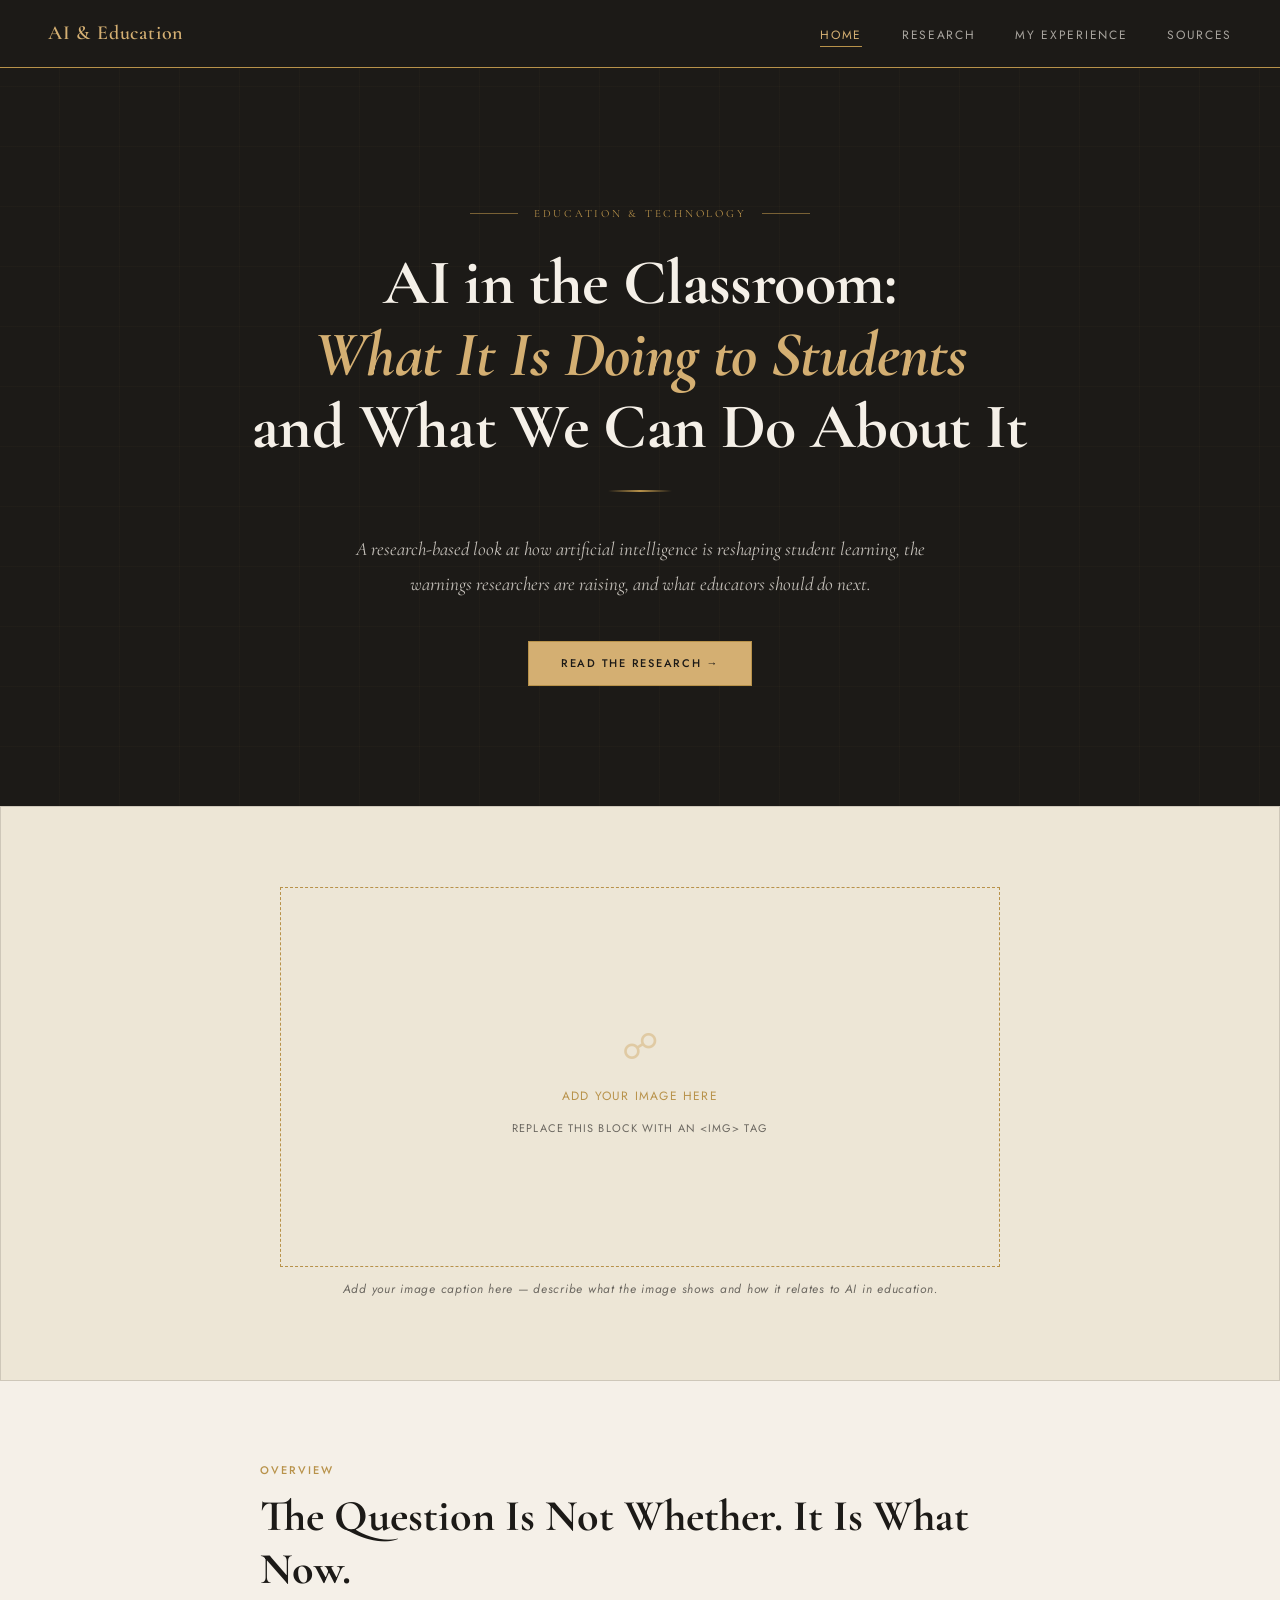
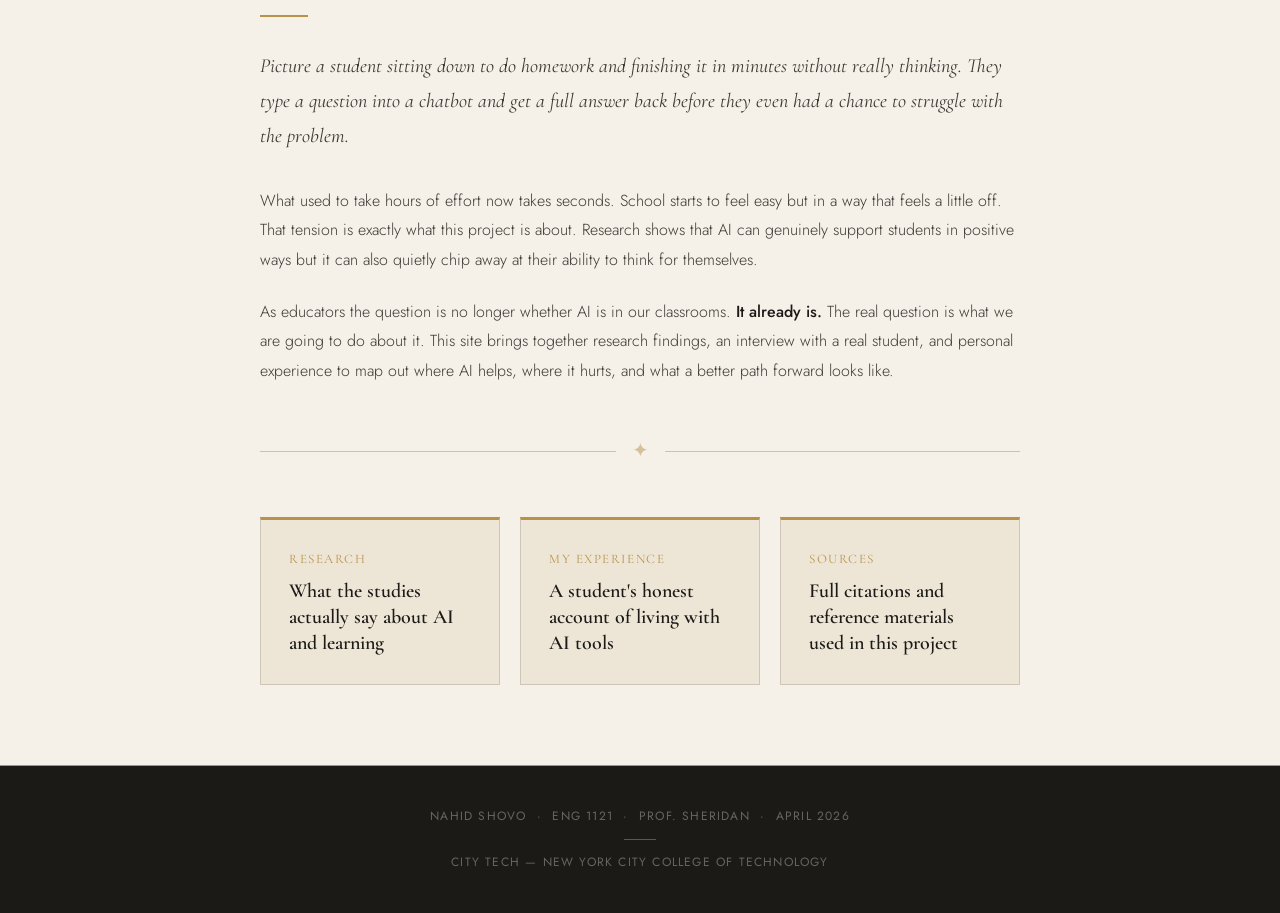
==== index.html @ d8b07739 "website" ====
<!DOCTYPE html>
<html lang="en">
<head>
  <meta charset="UTF-8" />
  <meta name="viewport" content="width=device-width, initial-scale=1.0" />
  <title>AI & Education — Home</title>
  <link rel="stylesheet" href="style.css" />
</head>
<body>

  <nav>
    <a href="index.html" class="nav-brand">AI &amp; Education</a>
    <ul class="nav-links">
      <li><a href="index.html" class="active">Home</a></li>
      <li><a href="research.html">Research</a></li>
      <li><a href="personal.html">My Experience</a></li>
      <li><a href="sources.html">Sources</a></li>
    </ul>
  </nav>

  <main>

    <!-- HERO -->
    <section class="hero">
      <div class="hero-bg"></div>

      <div class="hero-ornament fade-up">Education &amp; Technology</div>

      <h1 class="hero-title fade-up">
        AI in the Classroom:<br>
        <em>What It Is Doing to Students</em><br>
        and What We Can Do About It
      </h1>

      <div class="hero-divider fade-up"></div>

      <p class="hero-intro fade-up">
        A research-based look at how artificial intelligence is reshaping student learning,
        the warnings researchers are raising, and what educators should do next.
      </p>

      <a href="research.html" class="btn-nav fade-up">Read the Research →</a>
    </section>

    <!-- IMAGE SECTION -->
    <section class="section image-block">
      <div class="section-inner" style="text-align:center;">

        <!-- 
          ╔══════════════════════════════════════════════════╗
          ║  REPLACE THIS WITH YOUR IMAGE                    ║
          ║  Change <div class="image-placeholder">          ║
          ║  to: <img src="your-image.jpg" class="image-tag" ║
          ║       alt="description of your image" />         ║
          ╚══════════════════════════════════════════════════╝
        -->
        <div class="image-placeholder">
          <div class="ph-icon">&#9741;</div>
          <span>Add Your Image Here</span>
          <span style="font-size:11px; color:var(--ink-muted); margin-top:4px;">Replace this block with an &lt;img&gt; tag</span>
        </div>

        <p class="image-caption">Add your image caption here — describe what the image shows and how it relates to AI in education.</p>
      </div>
    </section>

    <!-- INTRO BODY -->
    <section class="section">
      <div class="section-inner">

        <p class="eyebrow">Overview</p>
        <h2 class="page-title">The Question Is Not Whether. It Is What Now.</h2>
        <div class="title-rule"></div>

        <p class="lead-text">
          Picture a student sitting down to do homework and finishing it in minutes
          without really thinking. They type a question into a chatbot and get a full
          answer back before they even had a chance to struggle with the problem.
        </p>

        <p class="body-text">
          What used to take hours of effort now takes seconds. School starts to feel easy
          but in a way that feels a little off. That tension is exactly what this project
          is about. Research shows that AI can genuinely support students in positive ways
          but it can also quietly chip away at their ability to think for themselves.
        </p>

        <p class="body-text">
          As educators the question is no longer whether AI is in our classrooms.
          <strong>It already is.</strong> The real question is what we are going to do about it.
          This site brings together research findings, an interview with a real student,
          and personal experience to map out where AI helps, where it hurts, and what
          a better path forward looks like.
        </p>

        <div class="ornament-rule"><span>✦</span></div>

        <!-- QUICK LINKS -->
        <div style="display:grid; grid-template-columns: repeat(auto-fit, minmax(220px, 1fr)); gap:1.25rem; margin-top:2rem;">

          <a href="research.html" style="text-decoration:none; background:var(--parchment); border:1px solid var(--rule); border-top:3px solid var(--gold); padding:1.75rem; display:block; transition:transform 0.2s;" onmouseover="this.style.transform='translateY(-3px)'" onmouseout="this.style.transform='none'">
            <div style="font-family:'Cormorant Garamond',serif; font-size:13px; letter-spacing:0.12em; text-transform:uppercase; color:var(--gold); margin-bottom:0.5rem;">Research</div>
            <div style="font-family:'Cormorant Garamond',serif; font-size:20px; font-weight:600; color:var(--ink); line-height:1.3;">What the studies actually say about AI and learning</div>
          </a>

          <a href="personal.html" style="text-decoration:none; background:var(--parchment); border:1px solid var(--rule); border-top:3px solid var(--gold); padding:1.75rem; display:block; transition:transform 0.2s;" onmouseover="this.style.transform='translateY(-3px)'" onmouseout="this.style.transform='none'">
            <div style="font-family:'Cormorant Garamond',serif; font-size:13px; letter-spacing:0.12em; text-transform:uppercase; color:var(--gold); margin-bottom:0.5rem;">My Experience</div>
            <div style="font-family:'Cormorant Garamond',serif; font-size:20px; font-weight:600; color:var(--ink); line-height:1.3;">A student's honest account of living with AI tools</div>
          </a>

          <a href="sources.html" style="text-decoration:none; background:var(--parchment); border:1px solid var(--rule); border-top:3px solid var(--gold); padding:1.75rem; display:block; transition:transform 0.2s;" onmouseover="this.style.transform='translateY(-3px)'" onmouseout="this.style.transform='none'">
            <div style="font-family:'Cormorant Garamond',serif; font-size:13px; letter-spacing:0.12em; text-transform:uppercase; color:var(--gold); margin-bottom:0.5rem;">Sources</div>
            <div style="font-family:'Cormorant Garamond',serif; font-size:20px; font-weight:600; color:var(--ink); line-height:1.3;">Full citations and reference materials used in this project</div>
          </a>

        </div>
      </div>
    </section>

  </main>

  <footer>
    <p>Nahid Shovo &nbsp;·&nbsp; ENG 1121 &nbsp;·&nbsp; Prof. Sheridan &nbsp;·&nbsp; April 2026</p>
    <div class="footer-rule"></div>
    <p>City Tech — New York City College of Technology</p>
  </footer>

</body>
</html>
---- style.css ----
@import url('https://fonts.googleapis.com/css2?family=Cormorant+Garamond:ital,wght@0,400;0,600;0,700;1,400;1,600&family=Jost:wght@300;400;500&display=swap');

*, *::before, *::after { box-sizing: border-box; margin: 0; padding: 0; }

:root {
  --cream: #F5F0E8;
  --parchment: #EDE6D6;
  --ink: #1C1A17;
  --ink-soft: #3D3A35;
  --ink-muted: #6B6760;
  --gold: #B8924A;
  --gold-light: #D4AF72;
  --gold-pale: #F0E6CC;
  --rule: rgba(28,26,23,0.15);
  --nav-h: 68px;
}

html { scroll-behavior: smooth; }

body {
  font-family: 'Jost', sans-serif;
  background: var(--cream);
  color: var(--ink);
  font-size: 16px;
  line-height: 1.75;
  min-height: 100vh;
}

/* ── NAV ── */
nav {
  position: fixed;
  top: 0; left: 0; right: 0;
  height: var(--nav-h);
  background: var(--ink);
  display: flex;
  align-items: center;
  justify-content: space-between;
  padding: 0 3rem;
  z-index: 100;
  border-bottom: 1px solid var(--gold);
}

.nav-brand {
  font-family: 'Cormorant Garamond', serif;
  font-size: 20px;
  font-weight: 600;
  color: var(--gold-light);
  letter-spacing: 0.04em;
  text-decoration: none;
}

.nav-links {
  display: flex;
  gap: 2.5rem;
  list-style: none;
}

.nav-links a {
  font-family: 'Jost', sans-serif;
  font-size: 12px;
  font-weight: 400;
  letter-spacing: 0.14em;
  text-transform: uppercase;
  color: rgba(245,240,232,0.65);
  text-decoration: none;
  transition: color 0.2s;
  padding-bottom: 2px;
  border-bottom: 1px solid transparent;
  transition: color 0.2s, border-color 0.2s;
}

.nav-links a:hover,
.nav-links a.active {
  color: var(--gold-light);
  border-bottom-color: var(--gold);
}

/* ── PAGE WRAPPER ── */
main {
  margin-top: var(--nav-h);
}

/* ── HERO (homepage) ── */
.hero {
  position: relative;
  min-height: 82vh;
  display: flex;
  flex-direction: column;
  align-items: center;
  justify-content: center;
  text-align: center;
  padding: 5rem 2rem 4rem;
  overflow: hidden;
}

.hero-bg {
  position: absolute;
  inset: 0;
  background: var(--ink);
}

.hero-bg::after {
  content: '';
  position: absolute;
  inset: 0;
  background: 
    repeating-linear-gradient(0deg, transparent, transparent 59px, rgba(184,146,74,0.06) 60px),
    repeating-linear-gradient(90deg, transparent, transparent 59px, rgba(184,146,74,0.06) 60px);
}

.hero-ornament {
  position: relative;
  font-family: 'Cormorant Garamond', serif;
  font-size: 11px;
  letter-spacing: 0.25em;
  text-transform: uppercase;
  color: var(--gold);
  margin-bottom: 1.5rem;
  display: flex;
  align-items: center;
  gap: 1rem;
}

.hero-ornament::before,
.hero-ornament::after {
  content: '';
  width: 48px;
  height: 1px;
  background: var(--gold);
  opacity: 0.6;
}

.hero-title {
  position: relative;
  font-family: 'Cormorant Garamond', serif;
  font-size: clamp(36px, 6vw, 64px);
  font-weight: 700;
  color: var(--cream);
  line-height: 1.12;
  max-width: 780px;
  margin-bottom: 1.75rem;
  letter-spacing: -0.01em;
}

.hero-title em {
  font-style: italic;
  color: var(--gold-light);
}

.hero-subtitle {
  position: relative;
  font-family: 'Jost', sans-serif;
  font-size: 15px;
  font-weight: 300;
  color: rgba(245,240,232,0.6);
  max-width: 520px;
  letter-spacing: 0.02em;
  margin-bottom: 3rem;
}

.hero-divider {
  position: relative;
  width: 64px;
  height: 2px;
  background: linear-gradient(90deg, transparent, var(--gold), transparent);
  margin: 0 auto 2.5rem;
}

.hero-intro {
  position: relative;
  max-width: 600px;
  font-family: 'Cormorant Garamond', serif;
  font-size: 19px;
  font-style: italic;
  color: rgba(245,240,232,0.78);
  line-height: 1.8;
  margin-bottom: 2.5rem;
}

.btn-nav {
  position: relative;
  display: inline-block;
  font-family: 'Jost', sans-serif;
  font-size: 11px;
  font-weight: 500;
  letter-spacing: 0.16em;
  text-transform: uppercase;
  color: var(--ink);
  background: var(--gold-light);
  text-decoration: none;
  padding: 0.75rem 2rem;
  border: 1px solid var(--gold);
  transition: background 0.2s, color 0.2s;
}

.btn-nav:hover {
  background: var(--gold);
  color: var(--ink);
}

/* ── IMAGE PLACEHOLDER ── */
.image-block {
  background: var(--parchment);
  border: 1px solid var(--rule);
  padding: 2.5rem;
  text-align: center;
}

.image-tag {
  width: 100%;
  max-width: 720px;
  height: 380px;
  object-fit: cover;
  display: block;
  margin: 0 auto;
  border: 1px solid var(--rule);
  background: var(--parchment);
}

.image-placeholder {
  width: 100%;
  max-width: 720px;
  height: 380px;
  background: var(--parchment);
  border: 1.5px dashed var(--gold);
  display: flex;
  flex-direction: column;
  align-items: center;
  justify-content: center;
  margin: 0 auto;
  gap: 0.5rem;
}

.image-placeholder span {
  font-family: 'Jost', sans-serif;
  font-size: 12px;
  letter-spacing: 0.1em;
  text-transform: uppercase;
  color: var(--gold);
}

.image-placeholder .ph-icon {
  font-size: 36px;
  color: var(--gold-light);
  opacity: 0.5;
}

.image-caption {
  margin-top: 0.75rem;
  font-family: 'Jost', sans-serif;
  font-size: 12px;
  color: var(--ink-muted);
  letter-spacing: 0.06em;
  font-style: italic;
}

/* ── CONTENT SECTIONS ── */
.section {
  padding: 5rem 2rem;
}

.section-inner {
  max-width: 760px;
  margin: 0 auto;
}

.section-inner.wide {
  max-width: 960px;
}

.section-bg-parchment {
  background: var(--parchment);
}

.section-bg-ink {
  background: var(--ink);
  color: var(--cream);
}

/* ── TYPOGRAPHY ── */
.eyebrow {
  font-family: 'Jost', sans-serif;
  font-size: 11px;
  font-weight: 500;
  letter-spacing: 0.18em;
  text-transform: uppercase;
  color: var(--gold);
  margin-bottom: 0.6rem;
}

h1, h2, h3 {
  font-family: 'Cormorant Garamond', serif;
}

.page-title {
  font-size: clamp(28px, 4vw, 44px);
  font-weight: 700;
  color: var(--ink);
  line-height: 1.2;
  margin-bottom: 0.5rem;
}

.section-bg-ink .page-title { color: var(--cream); }

.title-rule {
  width: 48px;
  height: 2px;
  background: var(--gold);
  margin: 1.2rem 0 2rem;
}

.lead-text {
  font-family: 'Cormorant Garamond', serif;
  font-size: 20px;
  font-style: italic;
  color: var(--ink-soft);
  line-height: 1.75;
  margin-bottom: 2rem;
}

.body-text {
  font-family: 'Jost', sans-serif;
  font-size: 16px;
  font-weight: 300;
  color: var(--ink-soft);
  line-height: 1.85;
  margin-bottom: 1.4rem;
}

.body-text strong { font-weight: 500; color: var(--ink); }

/* ── PULL QUOTE ── */
.pull-quote {
  border-left: 3px solid var(--gold);
  padding: 1rem 0 1rem 1.75rem;
  margin: 2.5rem 0;
}

.pull-quote p {
  font-family: 'Cormorant Garamond', serif;
  font-size: 22px;
  font-style: italic;
  color: var(--ink);
  line-height: 1.6;
  margin-bottom: 0.6rem;
}

.pull-quote cite {
  font-family: 'Jost', sans-serif;
  font-size: 11px;
  letter-spacing: 0.1em;
  text-transform: uppercase;
  color: var(--gold);
}

/* ── RESEARCH CARDS ── */
.research-grid {
  display: grid;
  grid-template-columns: repeat(auto-fit, minmax(280px, 1fr));
  gap: 1.5rem;
  margin: 2.5rem 0;
}

.research-card {
  background: var(--cream);
  border: 1px solid var(--rule);
  padding: 2rem;
  border-top: 3px solid var(--gold);
  transition: transform 0.2s;
}

.research-card:hover { transform: translateY(-3px); }

.research-card .rc-number {
  font-family: 'Cormorant Garamond', serif;
  font-size: 48px;
  font-weight: 600;
  color: var(--gold-pale);
  line-height: 1;
  margin-bottom: 0.5rem;
}

.research-card h3 {
  font-size: 19px;
  font-weight: 600;
  color: var(--ink);
  margin-bottom: 0.75rem;
  line-height: 1.3;
}

.research-card p {
  font-family: 'Jost', sans-serif;
  font-size: 14px;
  font-weight: 300;
  color: var(--ink-muted);
  line-height: 1.7;
}

/* ── PERSONAL EXPERIENCE ── */
.experience-block {
  background: var(--ink);
  color: var(--cream);
  padding: 3rem;
  border-left: 4px solid var(--gold);
  margin: 2.5rem 0;
}

.experience-block p {
  font-family: 'Cormorant Garamond', serif;
  font-size: 20px;
  font-style: italic;
  line-height: 1.8;
  color: rgba(245,240,232,0.88);
}

.experience-block .author-tag {
  margin-top: 1.25rem;
  font-family: 'Jost', sans-serif;
  font-size: 12px;
  letter-spacing: 0.12em;
  text-transform: uppercase;
  color: var(--gold);
}

/* ── SOURCES PAGE ── */
.source-list {
  list-style: none;
  border-top: 1px solid var(--rule);
  margin-top: 2rem;
}

.source-list li {
  padding: 1.75rem 0;
  border-bottom: 1px solid var(--rule);
  display: grid;
  grid-template-columns: 40px 1fr;
  gap: 1.25rem;
  align-items: start;
}

.source-num {
  font-family: 'Cormorant Garamond', serif;
  font-size: 28px;
  font-weight: 600;
  color: var(--gold-light);
  line-height: 1;
  padding-top: 4px;
}

.source-content h3 {
  font-size: 17px;
  font-weight: 600;
  color: var(--ink);
  margin-bottom: 0.25rem;
}

.source-content .source-author {
  font-family: 'Jost', sans-serif;
  font-size: 13px;
  color: var(--gold);
  font-weight: 500;
  letter-spacing: 0.04em;
  margin-bottom: 0.5rem;
}

.source-content .source-desc {
  font-family: 'Jost', sans-serif;
  font-size: 13px;
  font-weight: 300;
  color: var(--ink-muted);
  line-height: 1.7;
}

.source-tag {
  display: inline-block;
  font-family: 'Jost', sans-serif;
  font-size: 10px;
  font-weight: 500;
  letter-spacing: 0.1em;
  text-transform: uppercase;
  color: var(--ink);
  background: var(--gold-pale);
  border: 1px solid var(--gold);
  padding: 2px 8px;
  margin-top: 0.6rem;
}

/* ── FOOTER ── */
footer {
  background: var(--ink);
  border-top: 1px solid var(--gold);
  padding: 2.5rem 3rem;
  text-align: center;
}

footer p {
  font-family: 'Jost', sans-serif;
  font-size: 12px;
  letter-spacing: 0.1em;
  color: rgba(245,240,232,0.35);
  text-transform: uppercase;
}

footer .footer-rule {
  width: 32px;
  height: 1px;
  background: var(--gold);
  margin: 0.75rem auto;
  opacity: 0.5;
}

/* ── FADE-IN ANIMATION ── */
.fade-up {
  opacity: 0;
  transform: translateY(22px);
  animation: fadeUp 0.7s ease forwards;
}

.fade-up:nth-child(1) { animation-delay: 0.1s; }
.fade-up:nth-child(2) { animation-delay: 0.22s; }
.fade-up:nth-child(3) { animation-delay: 0.34s; }
.fade-up:nth-child(4) { animation-delay: 0.46s; }
.fade-up:nth-child(5) { animation-delay: 0.58s; }

@keyframes fadeUp {
  to { opacity: 1; transform: translateY(0); }
}

/* ── HORIZONTAL RULE ORNAMENT ── */
.ornament-rule {
  display: flex;
  align-items: center;
  gap: 1rem;
  margin: 3rem 0;
  color: var(--gold);
  opacity: 0.5;
}

.ornament-rule::before,
.ornament-rule::after {
  content: '';
  flex: 1;
  height: 1px;
  background: var(--gold);
}

.ornament-rule span {
  font-family: 'Cormorant Garamond', serif;
  font-size: 20px;
}

/* ── PAGE HEADER BAND ── */
.page-header {
  background: var(--ink);
  padding: 4.5rem 2rem 3.5rem;
  text-align: center;
  border-bottom: 1px solid var(--gold);
}

.page-header .eyebrow { margin-bottom: 0.5rem; }

.page-header .page-title { color: var(--cream); }

.page-header p {
  font-family: 'Cormorant Garamond', serif;
  font-size: 18px;
  font-style: italic;
  color: rgba(245,240,232,0.55);
  max-width: 540px;
  margin: 1rem auto 0;
}

/* ── TAB NAVIGATION (research page) ── */
.section-nav {
  display: flex;
  gap: 0;
  border-bottom: 1px solid var(--rule);
  margin-bottom: 3rem;
}

.section-nav a {
  font-family: 'Jost', sans-serif;
  font-size: 12px;
  font-weight: 400;
  letter-spacing: 0.1em;
  text-transform: uppercase;
  color: var(--ink-muted);
  text-decoration: none;
  padding: 0.75rem 1.5rem;
  border-bottom: 2px solid transparent;
  margin-bottom: -1px;
  transition: color 0.2s, border-color 0.2s;
}

.section-nav a:hover {
  color: var(--ink);
  border-bottom-color: var(--gold);
}

/* ── RESPONSIVE ── */
@media (max-width: 640px) {
  nav { padding: 0 1.25rem; }
  .nav-links { gap: 1.25rem; }
  .nav-links a { font-size: 10px; letter-spacing: 0.1em; }
  .section { padding: 3.5rem 1.25rem; }
  .page-header { padding: 3.5rem 1.25rem 2.5rem; }
  .experience-block { padding: 2rem 1.5rem; }
  footer { padding: 2rem 1.25rem; }
}
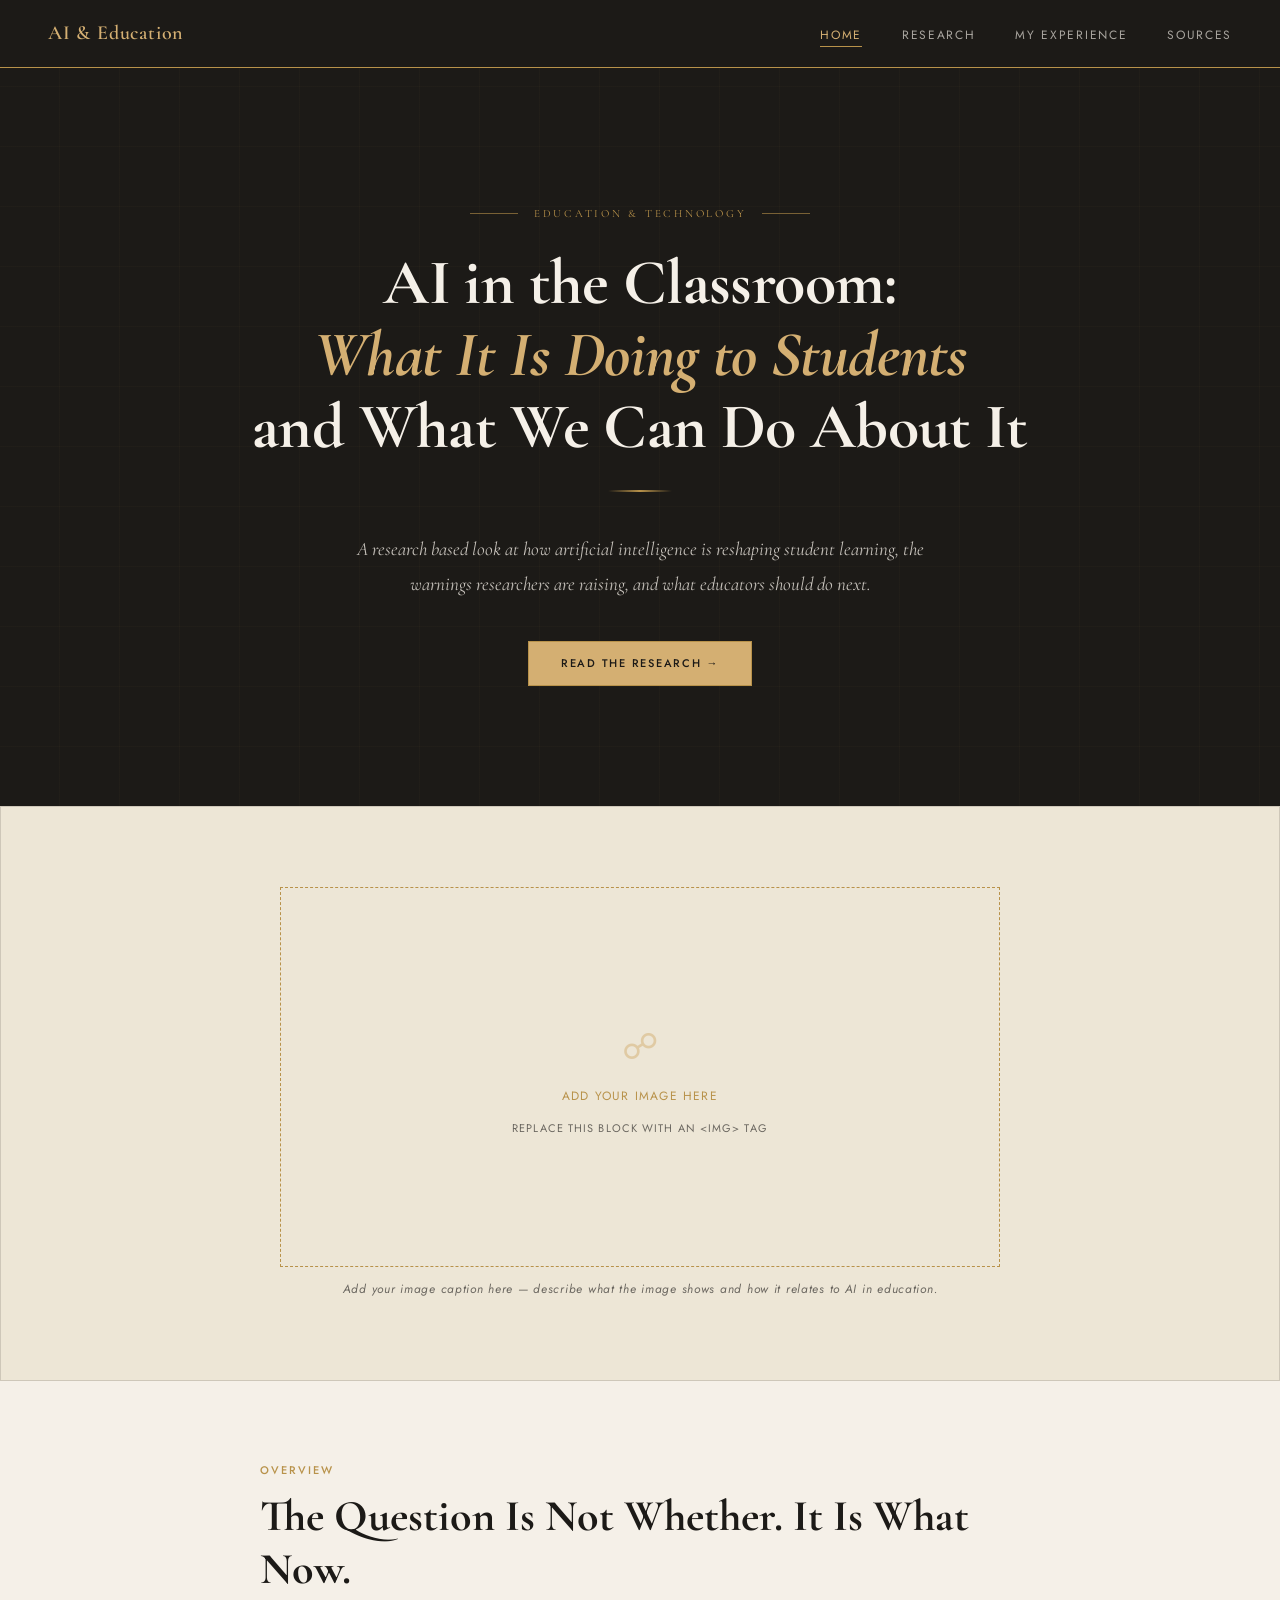
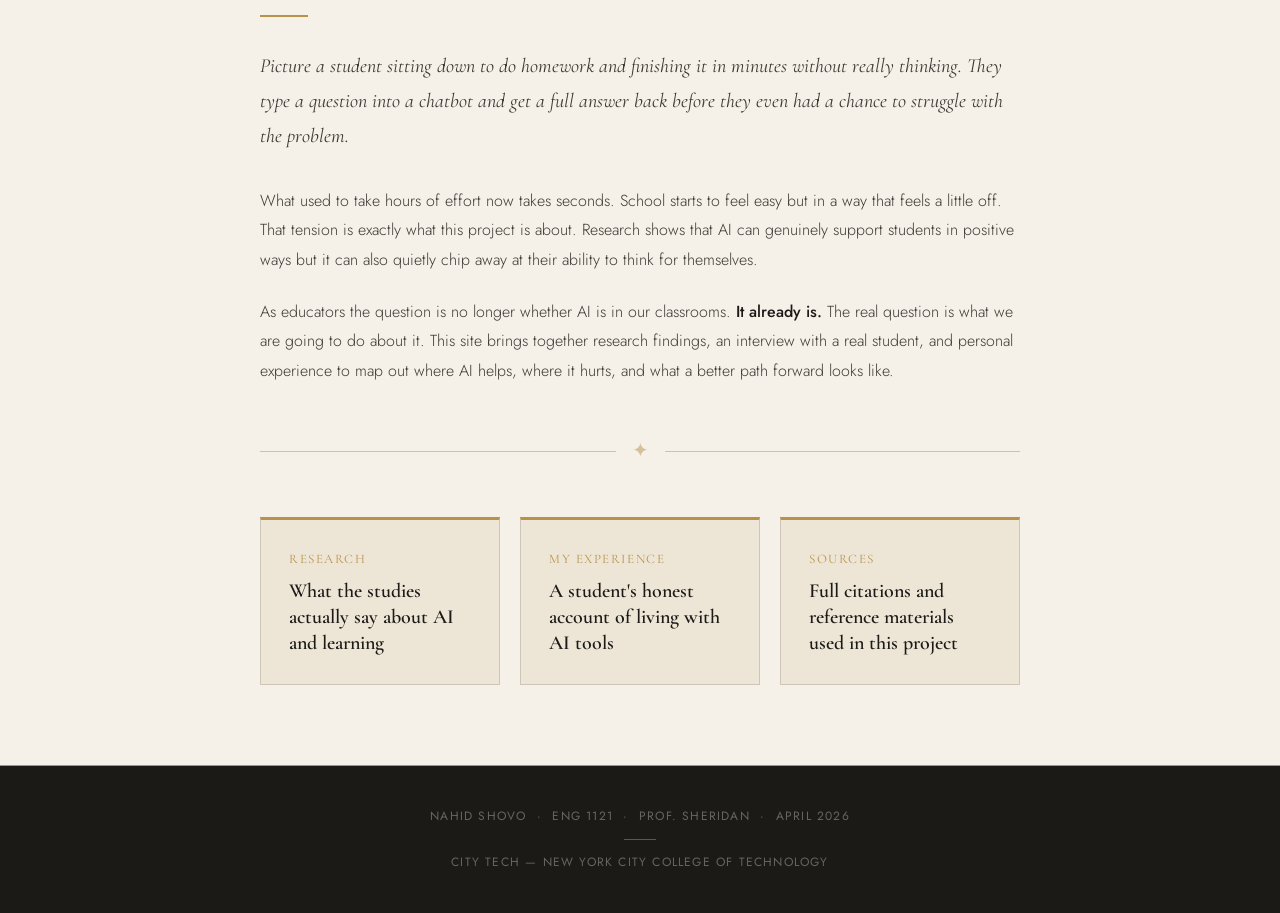
==== commit a0e611b0: "Update index.html" ====
--- a/index.html
+++ b/index.html
@@ -35,7 +35,7 @@
       <div class="hero-divider fade-up"></div>
 
       <p class="hero-intro fade-up">
-        A research-based look at how artificial intelligence is reshaping student learning,
+        A research based look at how artificial intelligence is reshaping student learning,
         the warnings researchers are raising, and what educators should do next.
       </p>
 
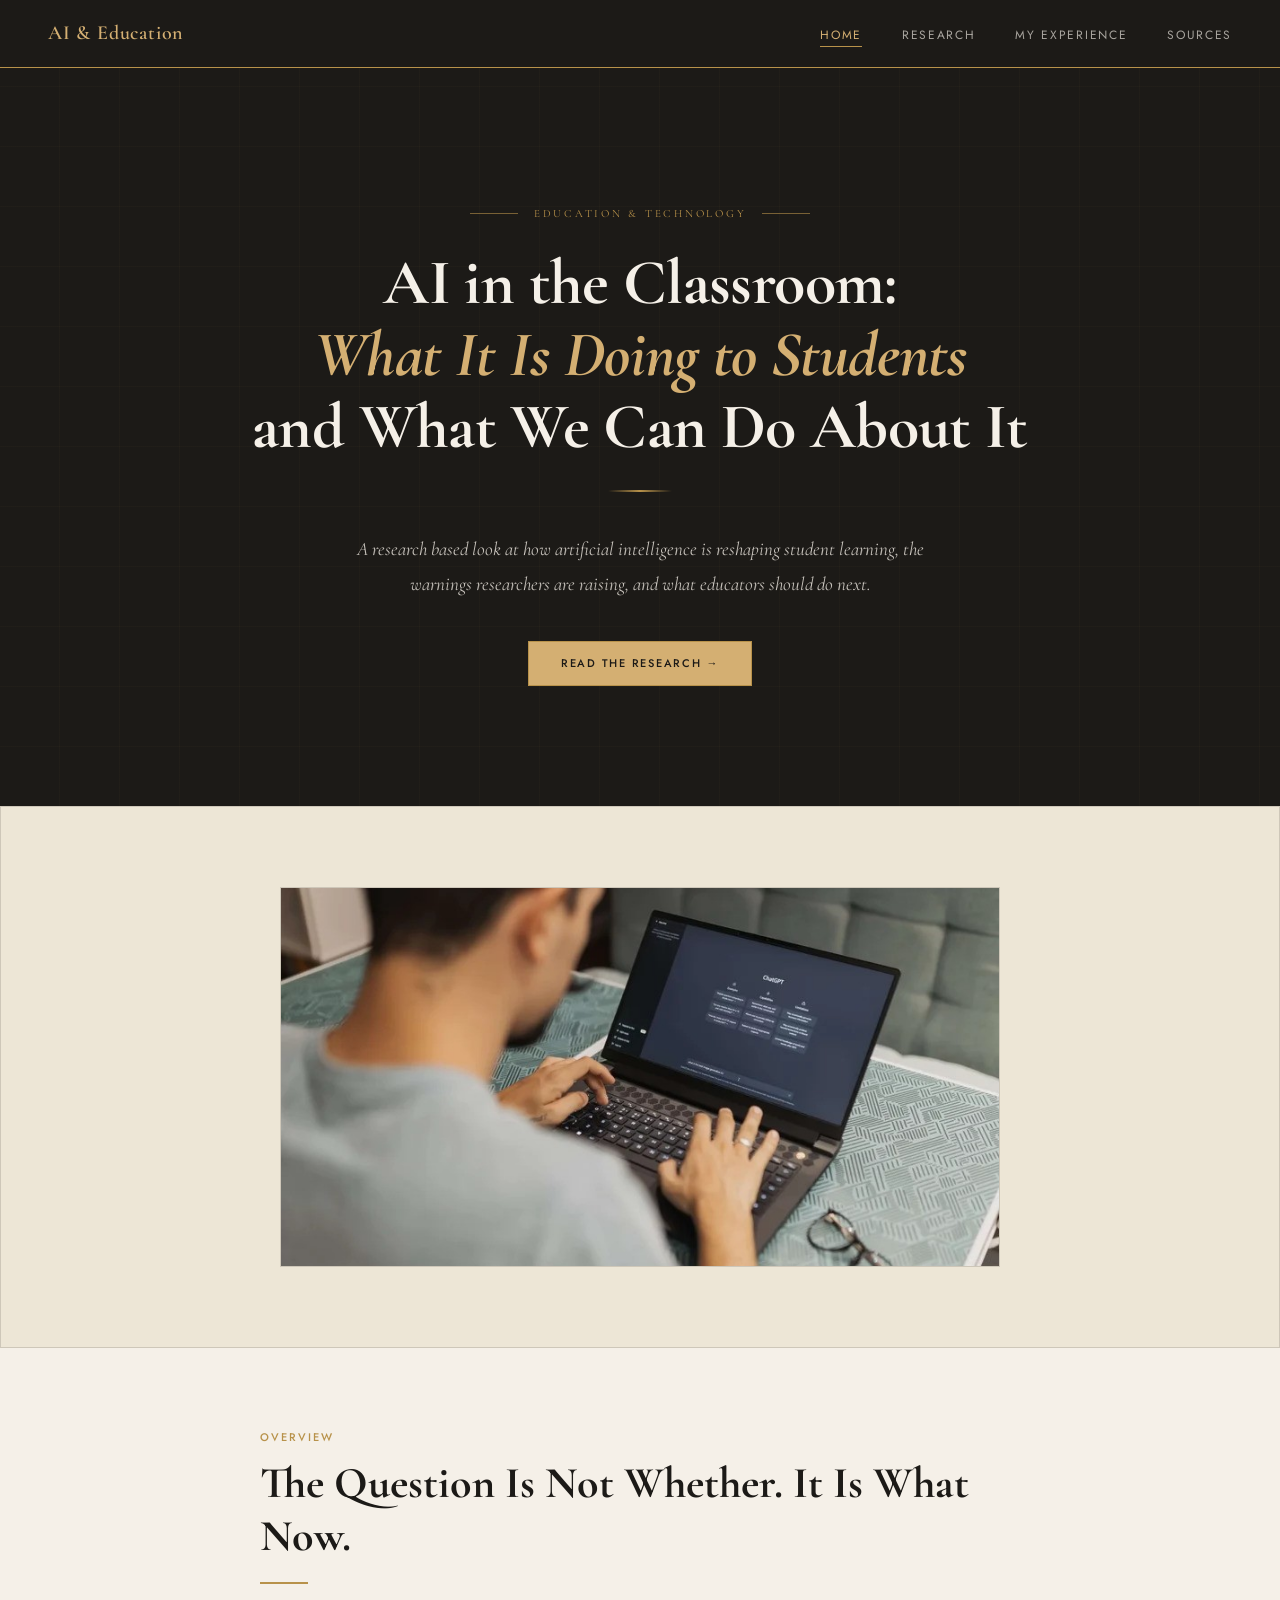
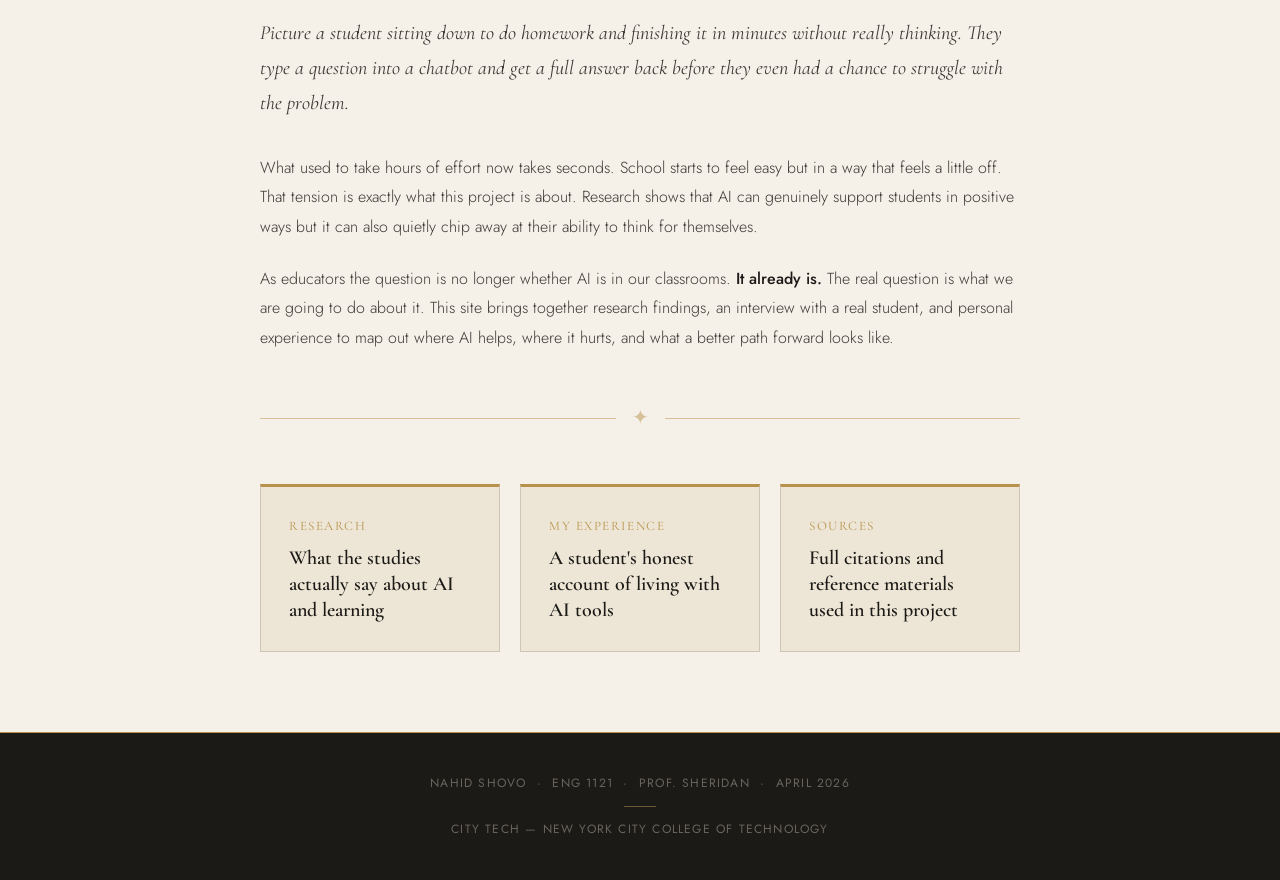
==== commit 3b6eb321: "Update index.html" ====
--- a/index.html
+++ b/index.html
@@ -42,25 +42,10 @@
       <a href="research.html" class="btn-nav fade-up">Read the Research →</a>
     </section>
 
-    <!-- IMAGE SECTION -->
+   <!-- IMAGE SECTION -->
     <section class="section image-block">
       <div class="section-inner" style="text-align:center;">
-
-        <!-- 
-          ╔══════════════════════════════════════════════════╗
-          ║  REPLACE THIS WITH YOUR IMAGE                    ║
-          ║  Change <div class="image-placeholder">          ║
-          ║  to: <img src="your-image.jpg" class="image-tag" ║
-          ║       alt="description of your image" />         ║
-          ╚══════════════════════════════════════════════════╝
-        -->
-        <div class="image-placeholder">
-          <div class="ph-icon">&#9741;</div>
-          <span>Add Your Image Here</span>
-          <span style="font-size:11px; color:var(--ink-muted); margin-top:4px;">Replace this block with an &lt;img&gt; tag</span>
-        </div>
-
-        <p class="image-caption">Add your image caption here — describe what the image shows and how it relates to AI in education.</p>
+        <img src="studentai.jpg" class="image-tag" alt="Student using AI tools for education" />
       </div>
     </section>
 
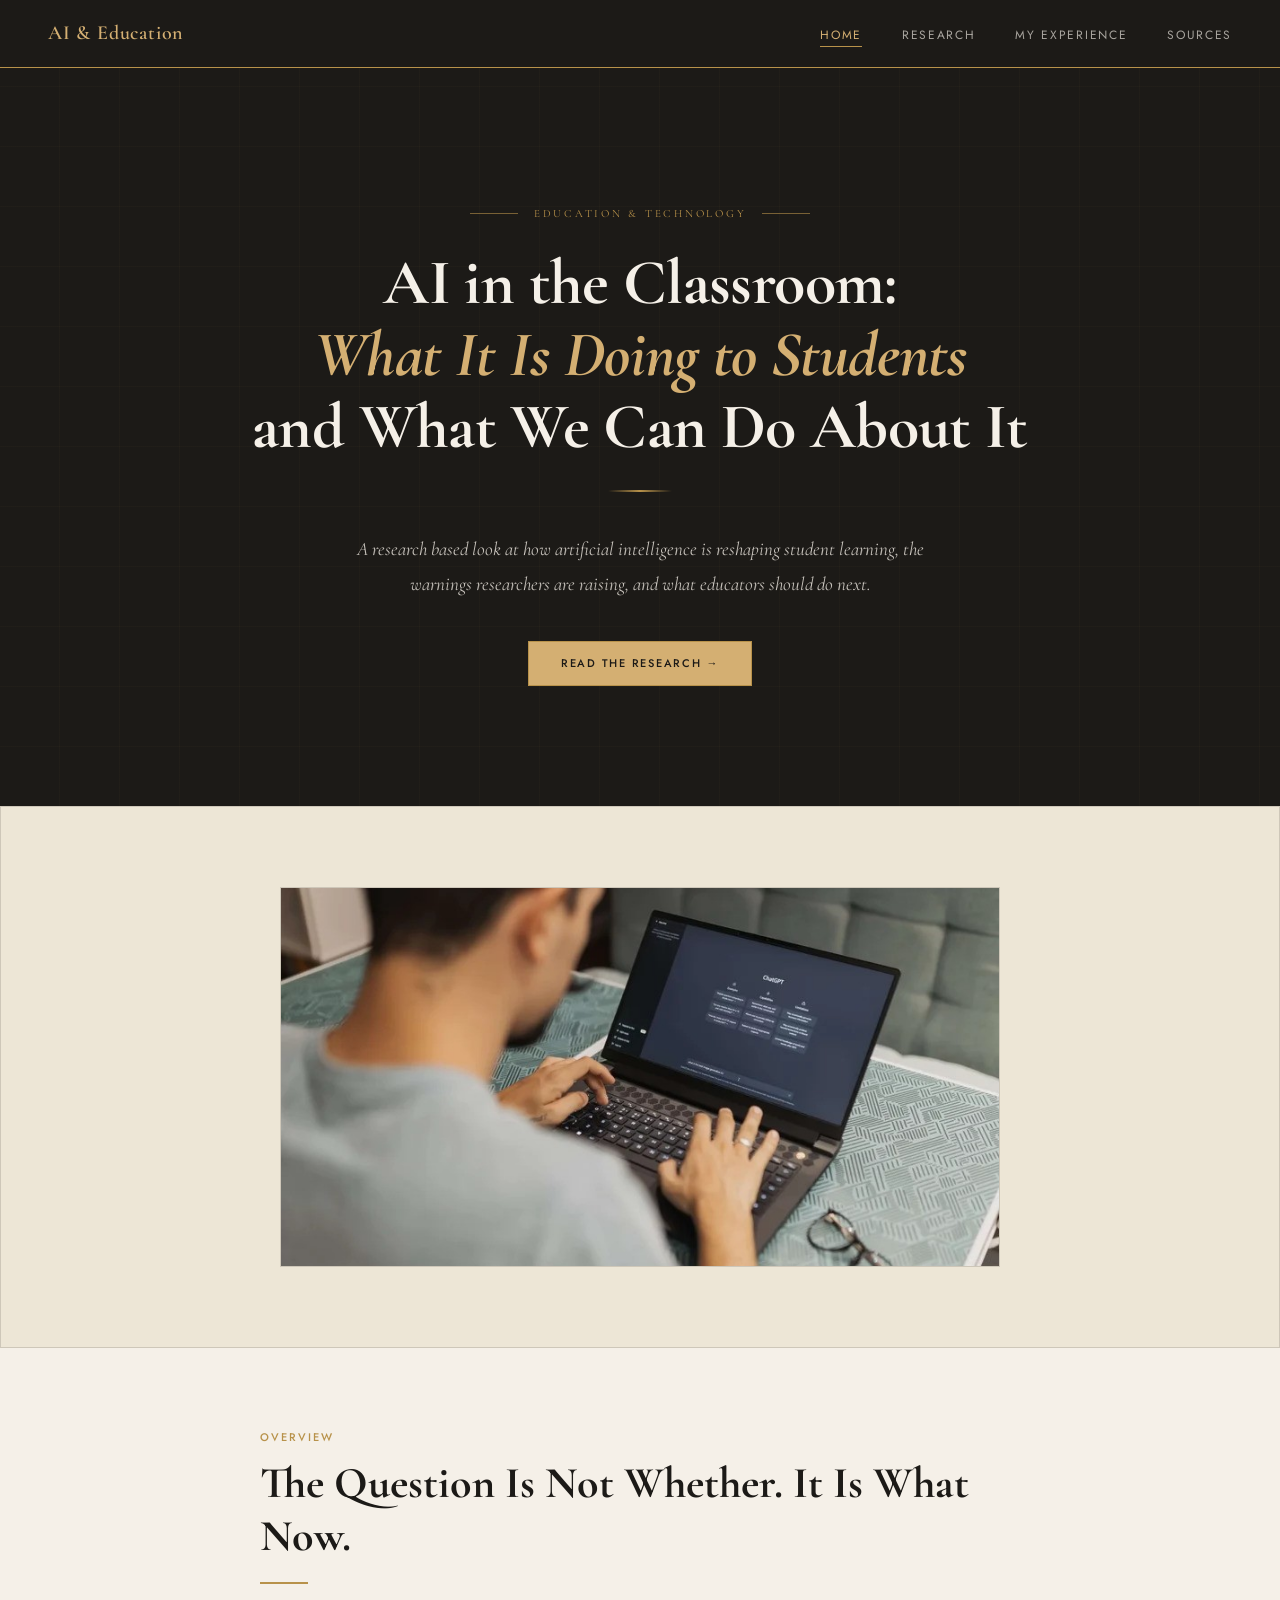
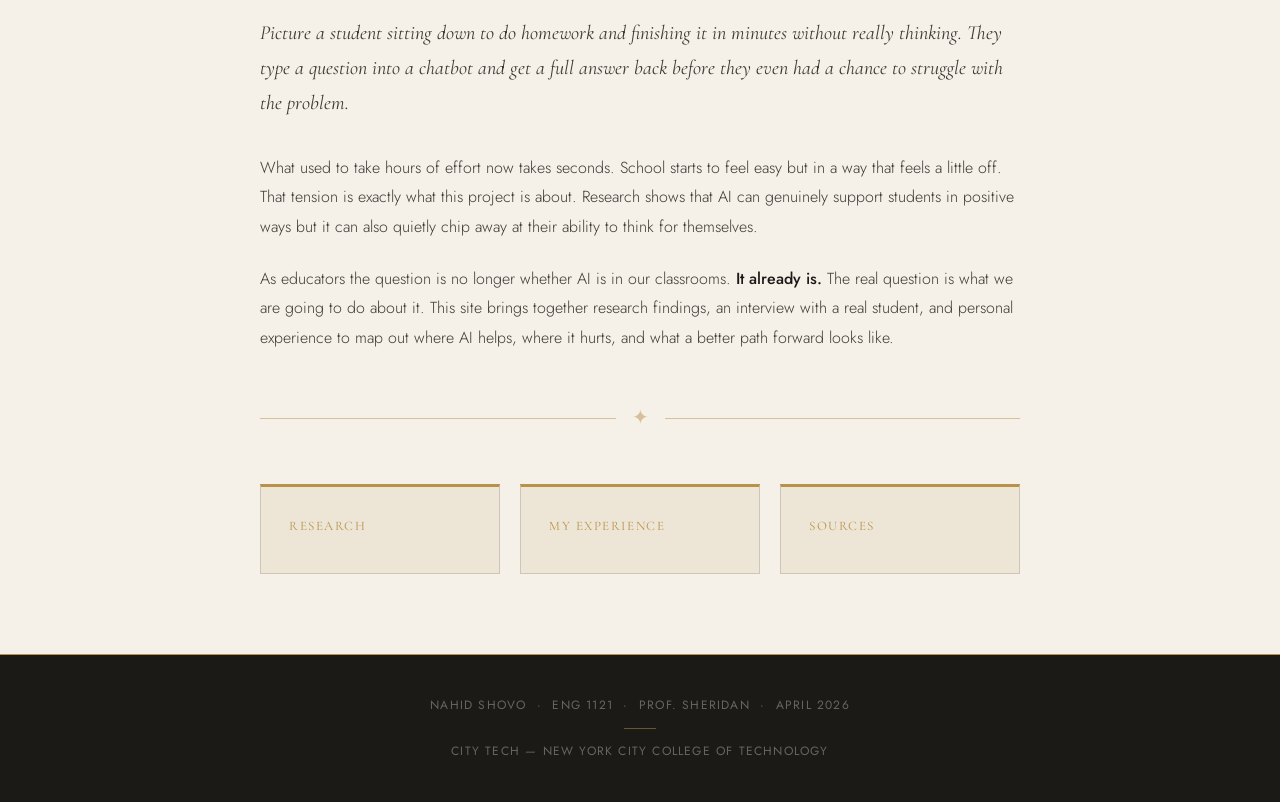
==== commit 430d1f7f: "Update index.html" ====
--- a/index.html
+++ b/index.html
@@ -85,17 +85,14 @@
 
           <a href="research.html" style="text-decoration:none; background:var(--parchment); border:1px solid var(--rule); border-top:3px solid var(--gold); padding:1.75rem; display:block; transition:transform 0.2s;" onmouseover="this.style.transform='translateY(-3px)'" onmouseout="this.style.transform='none'">
             <div style="font-family:'Cormorant Garamond',serif; font-size:13px; letter-spacing:0.12em; text-transform:uppercase; color:var(--gold); margin-bottom:0.5rem;">Research</div>
-            <div style="font-family:'Cormorant Garamond',serif; font-size:20px; font-weight:600; color:var(--ink); line-height:1.3;">What the studies actually say about AI and learning</div>
           </a>
 
           <a href="personal.html" style="text-decoration:none; background:var(--parchment); border:1px solid var(--rule); border-top:3px solid var(--gold); padding:1.75rem; display:block; transition:transform 0.2s;" onmouseover="this.style.transform='translateY(-3px)'" onmouseout="this.style.transform='none'">
             <div style="font-family:'Cormorant Garamond',serif; font-size:13px; letter-spacing:0.12em; text-transform:uppercase; color:var(--gold); margin-bottom:0.5rem;">My Experience</div>
-            <div style="font-family:'Cormorant Garamond',serif; font-size:20px; font-weight:600; color:var(--ink); line-height:1.3;">A student's honest account of living with AI tools</div>
           </a>
 
           <a href="sources.html" style="text-decoration:none; background:var(--parchment); border:1px solid var(--rule); border-top:3px solid var(--gold); padding:1.75rem; display:block; transition:transform 0.2s;" onmouseover="this.style.transform='translateY(-3px)'" onmouseout="this.style.transform='none'">
             <div style="font-family:'Cormorant Garamond',serif; font-size:13px; letter-spacing:0.12em; text-transform:uppercase; color:var(--gold); margin-bottom:0.5rem;">Sources</div>
-            <div style="font-family:'Cormorant Garamond',serif; font-size:20px; font-weight:600; color:var(--ink); line-height:1.3;">Full citations and reference materials used in this project</div>
           </a>
 
         </div>
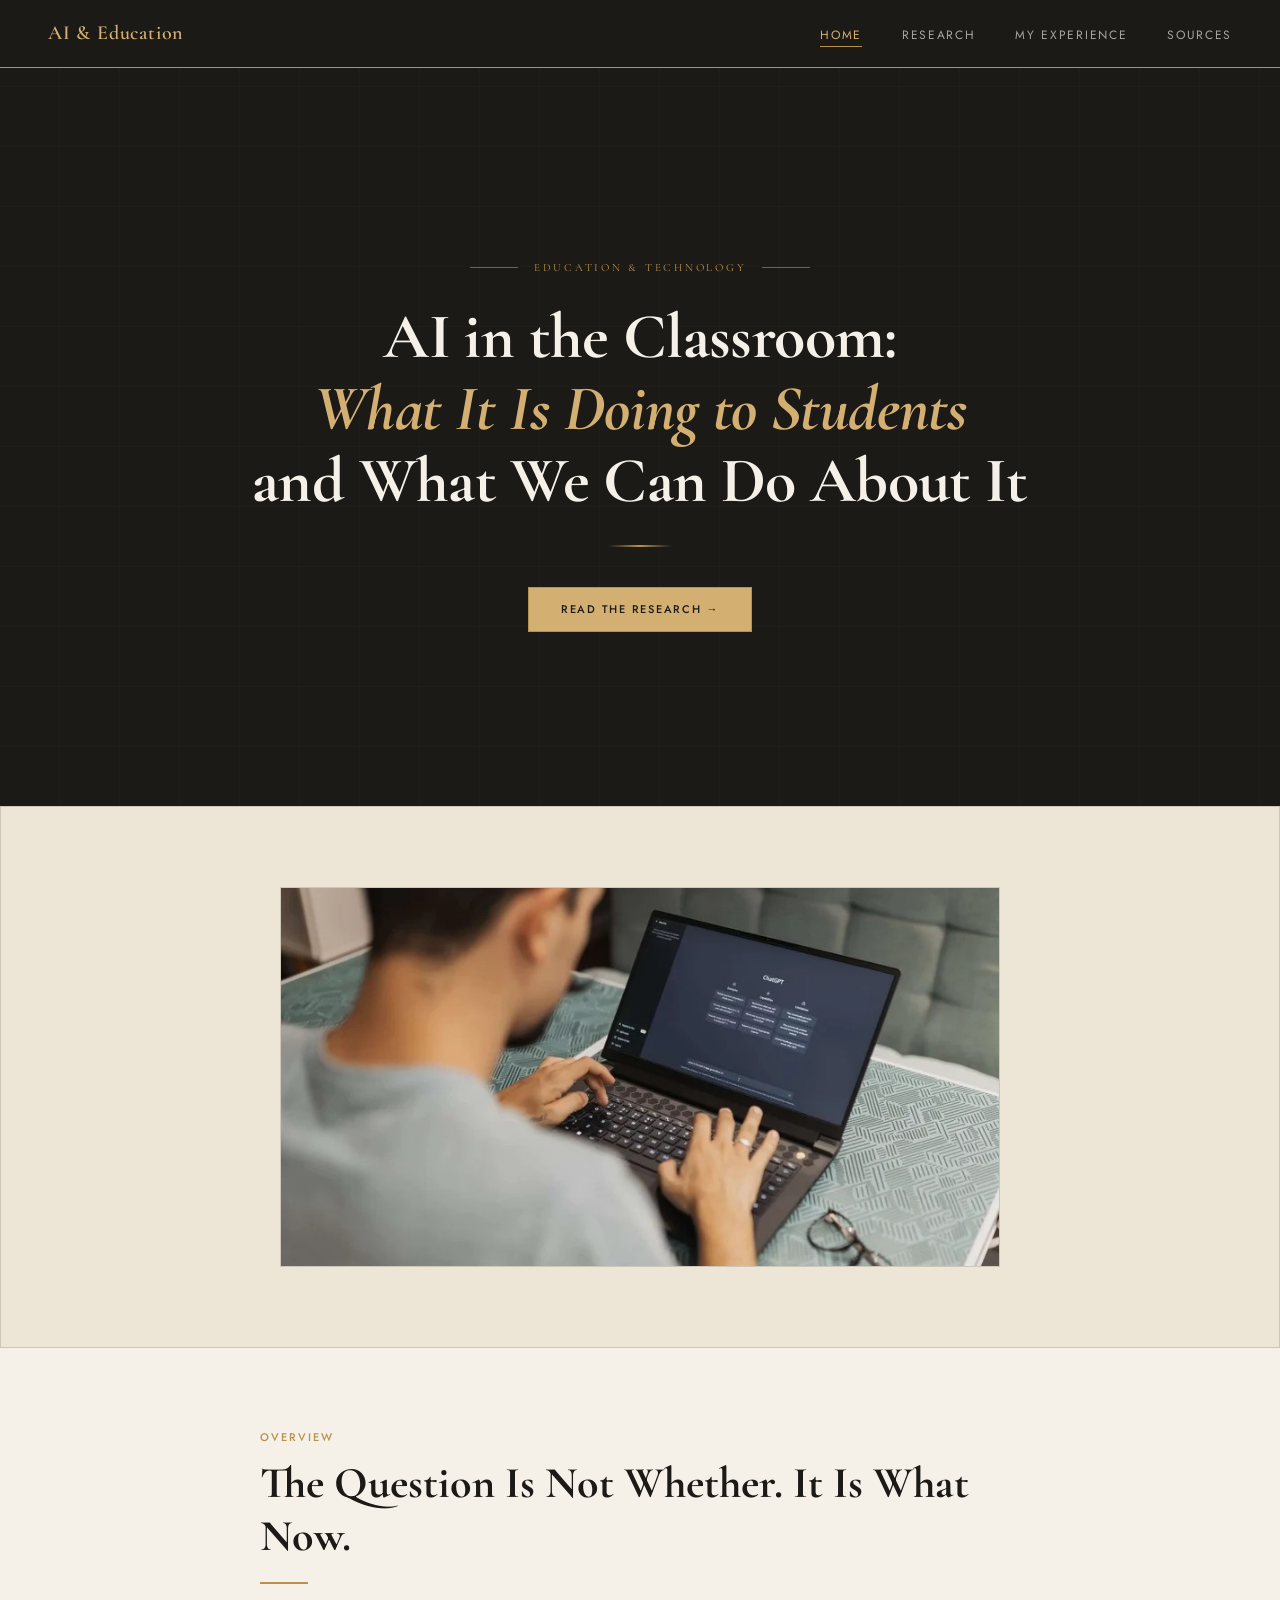
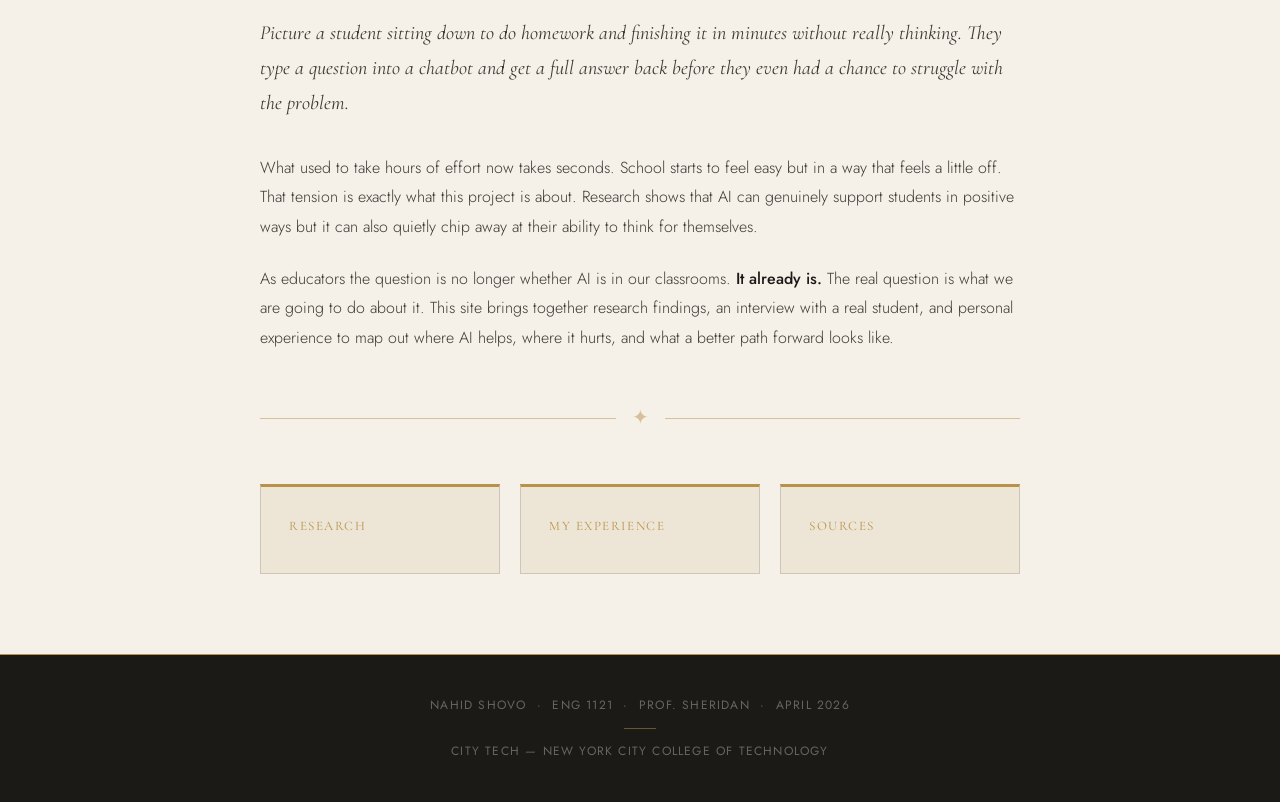
==== commit b888cf61: "Update index.html" ====
--- a/index.html
+++ b/index.html
@@ -33,11 +33,6 @@
       </h1>
 
       <div class="hero-divider fade-up"></div>
-
-      <p class="hero-intro fade-up">
-        A research based look at how artificial intelligence is reshaping student learning,
-        the warnings researchers are raising, and what educators should do next.
-      </p>
 
       <a href="research.html" class="btn-nav fade-up">Read the Research →</a>
     </section>
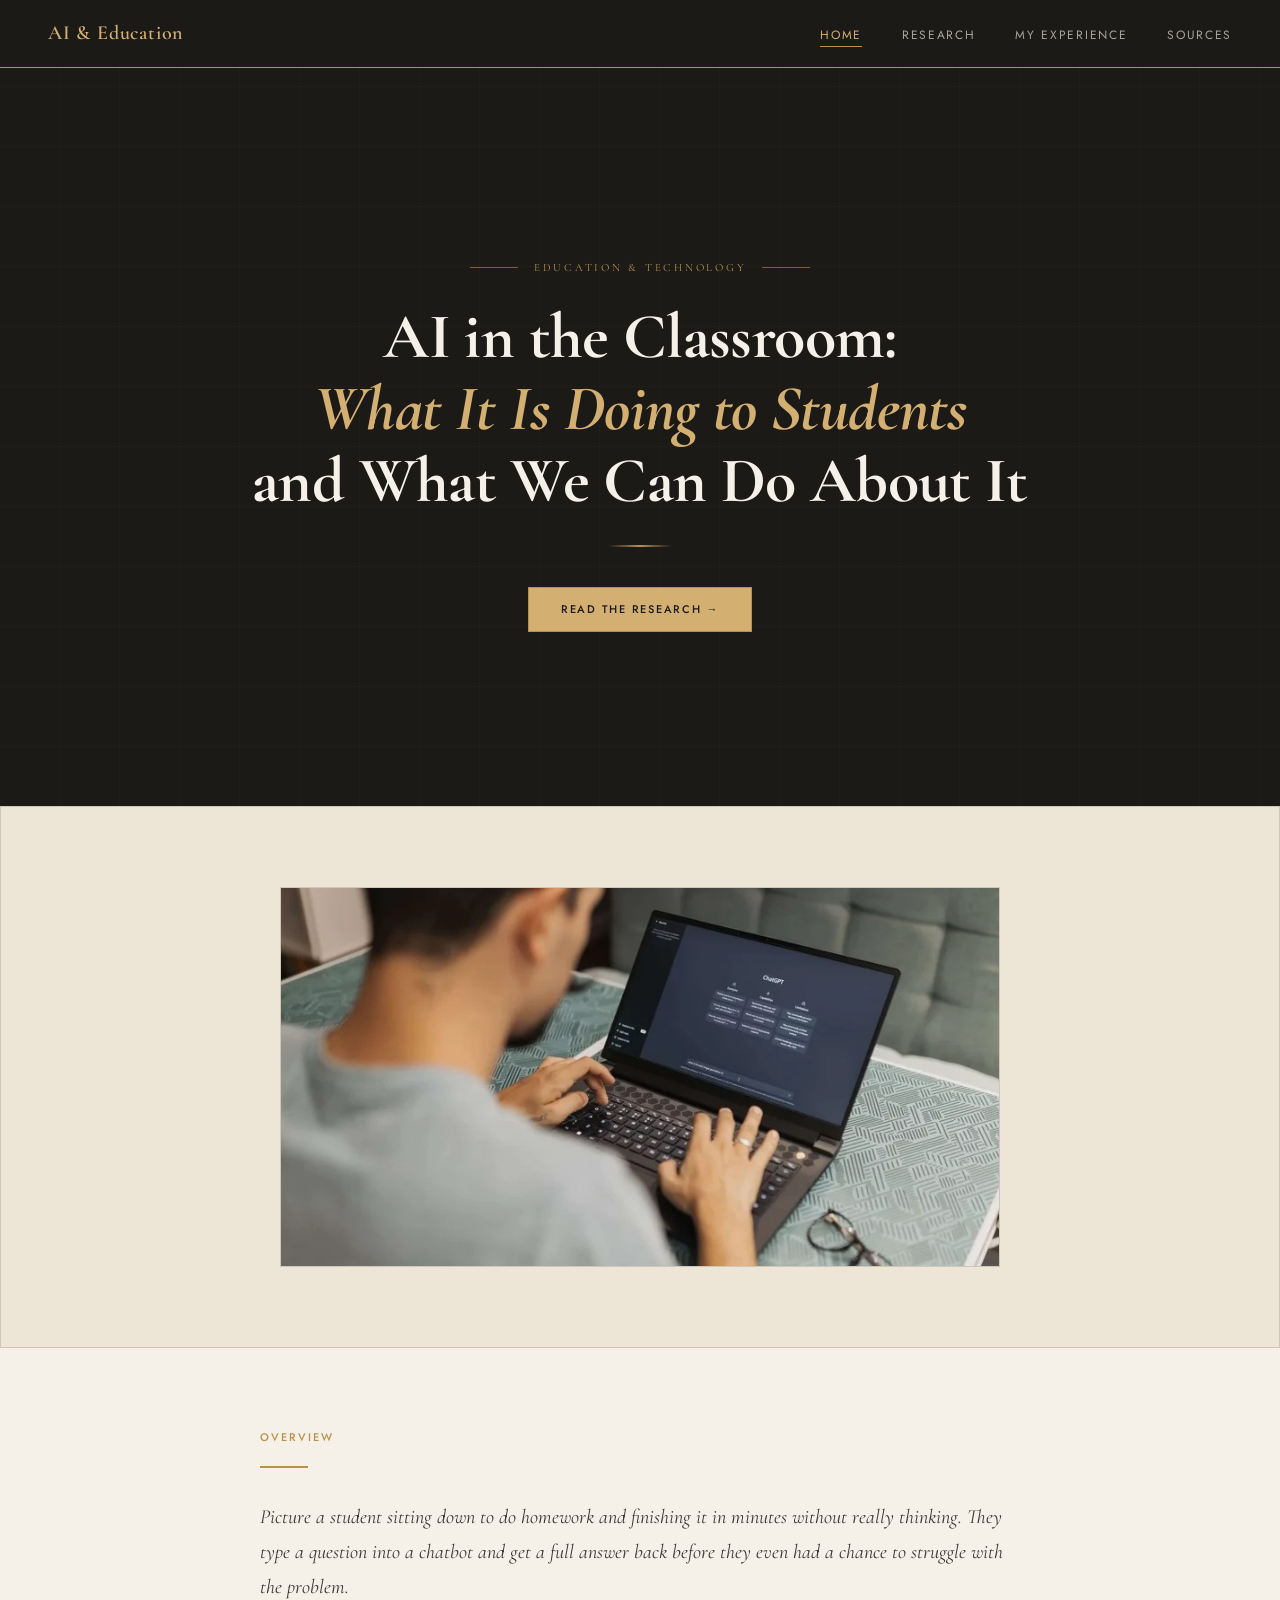
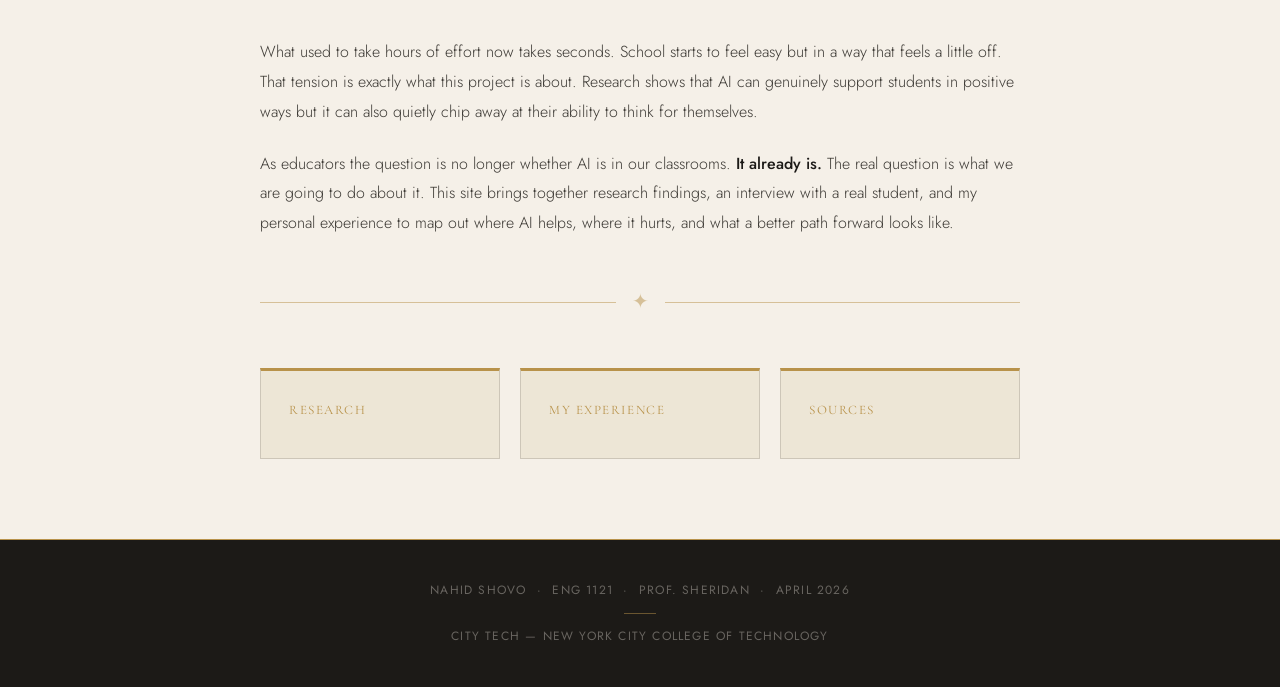
==== commit 086f2183: "sources change and some other shit" ====
--- a/index.html
+++ b/index.html
@@ -49,7 +49,6 @@
       <div class="section-inner">
 
         <p class="eyebrow">Overview</p>
-        <h2 class="page-title">The Question Is Not Whether. It Is What Now.</h2>
         <div class="title-rule"></div>
 
         <p class="lead-text">
@@ -69,7 +68,7 @@
           As educators the question is no longer whether AI is in our classrooms.
           <strong>It already is.</strong> The real question is what we are going to do about it.
           This site brings together research findings, an interview with a real student,
-          and personal experience to map out where AI helps, where it hurts, and what
+          and my personal experience to map out where AI helps, where it hurts, and what
           a better path forward looks like.
         </p>
 
